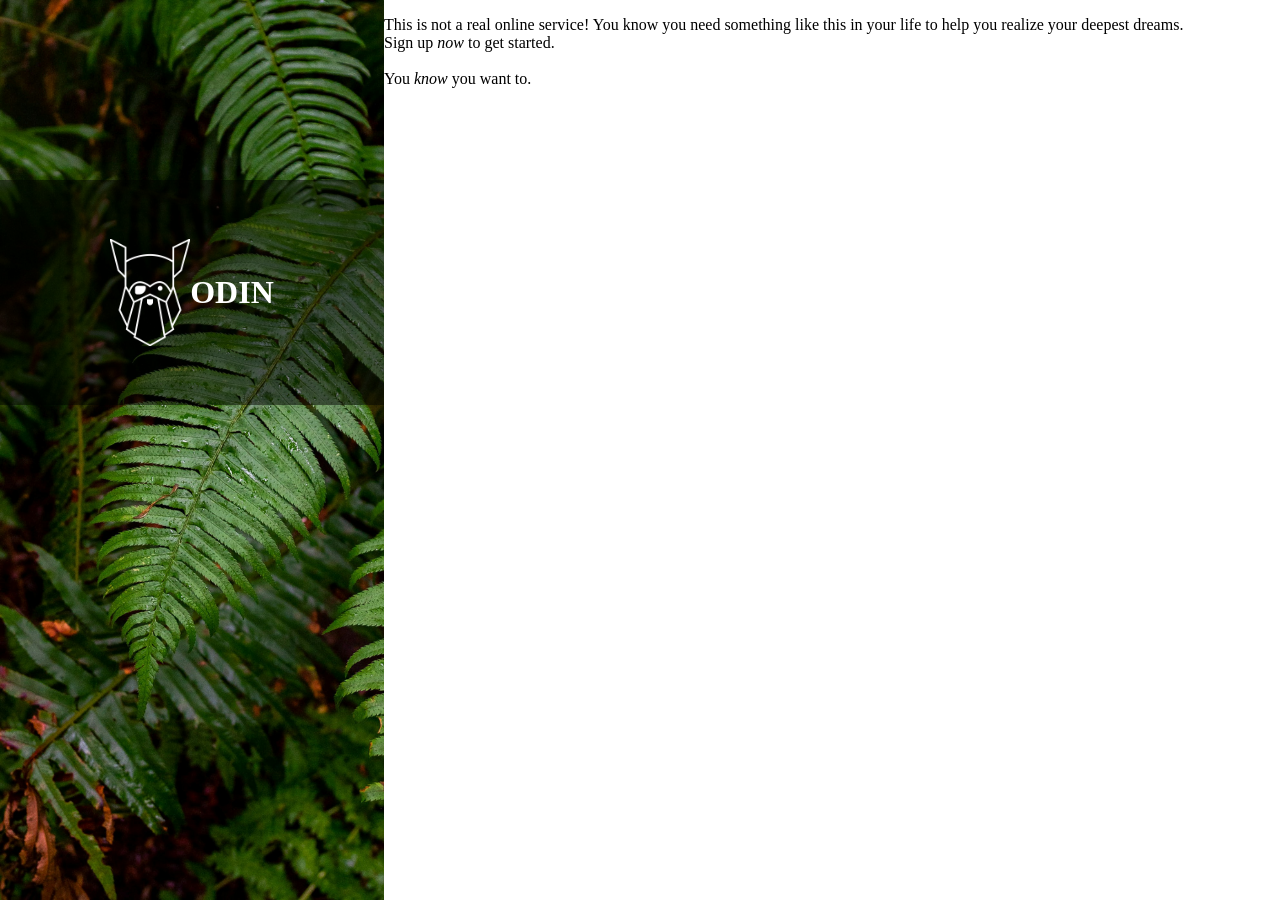
==== signUp.html @ 4335dbb3 "Finish designing logo without font of ODIN" ====
<!DOCTYPE html>
<html lang="en">
<head>
    <meta charset="UTF-8">
    <meta name="viewport" content="width=device-width, initial-scale=1.0">
    <link rel="stylesheet" href="styles.css">
    <script src="javascript.js"></script>
    <title>Sign Up Form</title>
</head>
<body>
    <div class="odin-logo"> 
        <div class="logo-container">
            <img src="./odin-lined.png" alt="TOP Logo">
            <h1>ODIN</h1>
        </div>
    </div>
    <div class="righ-side">
        <div class="quote">
            <p>This is not a real online service! You know you need something 
                like this in your life to help you realize your deepest dreams.<br>
                Sign up <em>now</em> to get started. <br><br>
                You <em>know</em> you want to.
                </p>
        </div>
    </div>
    
</body>
</html>
---- styles.css ----
body {
    display: flex;
    margin: 0;
    padding: 0;
    left: 0;
    width: 100%;
}

.odin-logo{
    background: url(./halie-west-25xggax4bSA-unsplash.jpg);
    width: 30%;
    min-height: 100vh;
    background-size: cover;
    background-repeat: no-repeat;
    position: relative
}

.logo-container {
    width: 100%;
    height: 25%;
    background-color: rgb(0, 3, 1, 0.5);
    color: white;
    display: flex;
    align-items:center;
    justify-content: center;
    position: absolute;
    top: 20%;
}

.logo-container img{
    width: 5em;
    height: auto;
}

.logo-container h1{
    text-align: center;
}
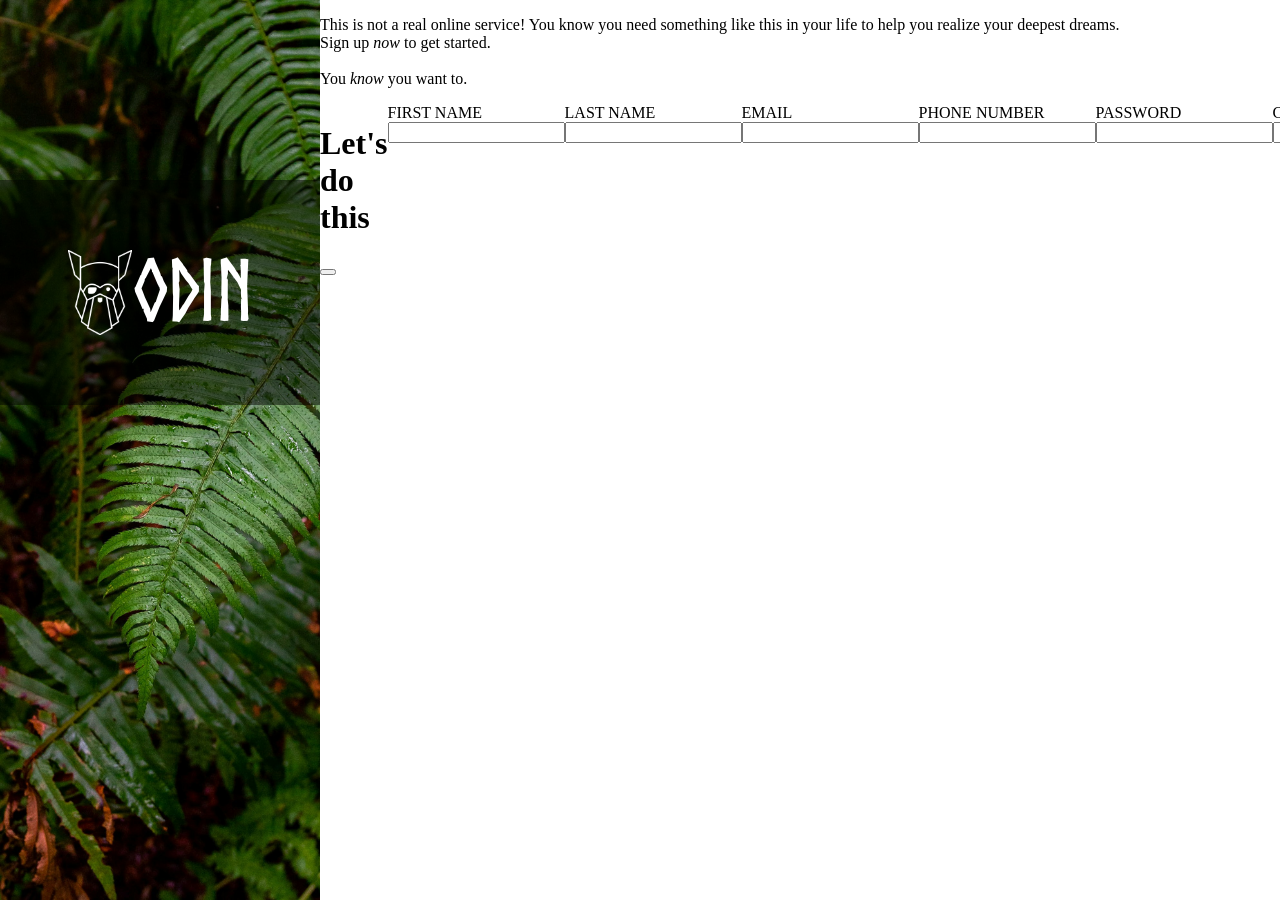
==== commit e4527478: "Alter sizing of width, added font for odin" ====
--- a/signUp.html
+++ b/signUp.html
@@ -15,13 +15,32 @@
         </div>
     </div>
     <div class="righ-side">
+
         <div class="quote">
             <p>This is not a real online service! You know you need something 
                 like this in your life to help you realize your deepest dreams.<br>
                 Sign up <em>now</em> to get started. <br><br>
                 You <em>know</em> you want to.
                 </p>
+                
+                <form action="" class="sign-up-form" method="get">
+                    
+                    <div class="input-group">
+                        <h1>Let's do this</h1>
+                        <div><label for="first-name" name="first-name" >FIRST NAME</label> <input type="text" id="first-name" ></div>
+                        <div><label for="last-name" name="last-name">LAST NAME</label> <input type="text" id="last-name"></div>
+                        <div><label for="email" name="email">EMAIL</label> <input type="email" id="email"></div>
+                        <div><label for="number">PHONE NUMBER</label> <input id="number" type="tel"></div>
+                        <div><label for="password">PASSWORD</label><input type="password" id="password"></div>
+                        <div><label for="password">CONFIRM PASSWORD</label><input id="password" type="password"></div>
+                    </div>
+        
+                    <button type="submit"></button>
         </div>
+        
+        </form>
+
+        
     </div>
     
 </body>
--- a/styles.css
+++ b/styles.css
@@ -1,18 +1,26 @@
+
+@font-face {
+    font-family: 'norse';
+    src: url(./norse/norse-webfont.woff2) format("woff2");
+}
+
 body {
-    display: flex;
     margin: 0;
     padding: 0;
     left: 0;
     width: 100%;
+    display:flex;
+    
 }
 
 .odin-logo{
     background: url(./halie-west-25xggax4bSA-unsplash.jpg);
-    width: 30%;
+    flex: 0 0 25%;
     min-height: 100vh;
     background-size: cover;
     background-repeat: no-repeat;
-    position: relative
+    position: relative;
+    margin: 0;
 }
 
 .logo-container {
@@ -25,13 +33,28 @@
     justify-content: center;
     position: absolute;
     top: 20%;
+    overflow-wrap: break-word;
 }
 
 .logo-container img{
-    width: 5em;
+    width: clamp(2rem, 20%, 10rem);
     height: auto;
 }
 
 .logo-container h1{
     text-align: center;
+    font-family: 'norse';
+    font-size: clamp(2rem, 80px, 10rem);
 }
+
+.input-group{
+    display: flex;
+    
+}
+
+.right-side{ 
+    display: flex;
+    flex-direction: column;
+    flex: 1;
+    padding: 50px;
+}
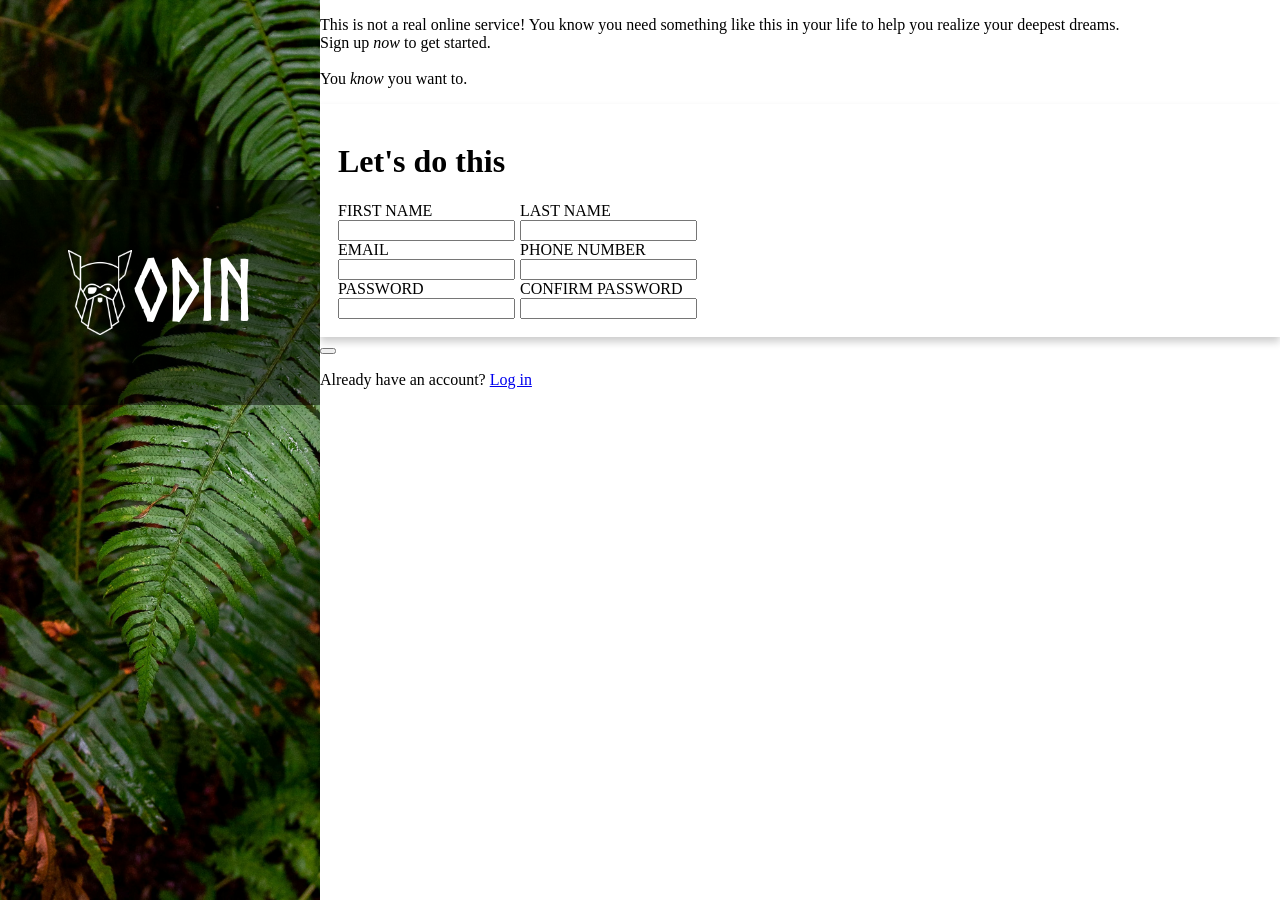
==== commit 0ec6b58d: "Start forming the input group" ====
--- a/signUp.html
+++ b/signUp.html
@@ -14,33 +14,46 @@
             <h1>ODIN</h1>
         </div>
     </div>
-    <div class="righ-side">
+    <div class="right-side">
+    
+            <div class="quote">
+                <p>This is not a real online service! You know you need something
+                    like this in your life to help you realize your deepest dreams.<br>
+                    Sign up <em>now</em> to get started. <br><br>
+                    You <em>know</em> you want to.
+                    </p>
+                </div>
+    
+                    <form action="" class="sign-up-form" method="get" id="form-deepest-dream">
+    
+                        <h1>Let's do this</h1>
+                        <div class="input-group">
+                            <div class="partner">
+                                <div><label for="first-name" name="first-name" >FIRST NAME</label> <input type="text" id="first-name" ></div>
+                                <div><label for="last-name" name="last-name">LAST NAME</label> <input type="text" id="last-name"></div>
+                            </div>
 
-        <div class="quote">
-            <p>This is not a real online service! You know you need something 
-                like this in your life to help you realize your deepest dreams.<br>
-                Sign up <em>now</em> to get started. <br><br>
-                You <em>know</em> you want to.
-                </p>
-                
-                <form action="" class="sign-up-form" method="get">
-                    
-                    <div class="input-group">
-                        <h1>Let's do this</h1>
-                        <div><label for="first-name" name="first-name" >FIRST NAME</label> <input type="text" id="first-name" ></div>
-                        <div><label for="last-name" name="last-name">LAST NAME</label> <input type="text" id="last-name"></div>
-                        <div><label for="email" name="email">EMAIL</label> <input type="email" id="email"></div>
-                        <div><label for="number">PHONE NUMBER</label> <input id="number" type="tel"></div>
-                        <div><label for="password">PASSWORD</label><input type="password" id="password"></div>
-                        <div><label for="password">CONFIRM PASSWORD</label><input id="password" type="password"></div>
+                            <div class="partner">
+                                <div><label for="email" name="email">EMAIL</label> <input type="email" id="email"></div>
+                                <div><label for="number">PHONE NUMBER</label> <input id="number" type="tel"></div>
+                            </div>
+
+                            <div class="partner">
+                                <div><label for="password">PASSWORD</label><input type="password" id="password"></div>
+                                <div><label for="password">CONFIRM PASSWORD</label><input id="password" type="password"></div>
+                            </div>
+                            
+                        </div>
+
+                    </form>
+
+
+                    <div class="third-section">
+
+                        <button type="submit" form="form-deepest-dream"></button>
+                        <p class="log-in">Already have an account? <a href="#" class="log-in-anchor">Log in</a></p>    
                     </div>
-        
-                    <button type="submit"></button>
-        </div>
-        
-        </form>
 
-        
     </div>
     
 </body>
--- a/styles.css
+++ b/styles.css
@@ -10,9 +10,10 @@
     left: 0;
     width: 100%;
     display:flex;
-    
+    box-sizing: border-box;
 }
 
+/* this is the left side of the page */
 .odin-logo{
     background: url(./halie-west-25xggax4bSA-unsplash.jpg);
     flex: 0 0 25%;
@@ -47,14 +48,36 @@
     font-size: clamp(2rem, 80px, 10rem);
 }
 
+
+/* ******************************************************************* */
+
+/* this is the right side of the page */
 .input-group{
     display: flex;
-    
+    flex-flow: column wrap;
 }
 
 .right-side{ 
     display: flex;
     flex-direction: column;
     flex: 1;
-    padding: 50px;
+}
+
+.partner > div{
+    display: flex;
+    flex-direction: column;
+}
+
+.input-group h1{
+    margin-right: 1px;
+}
+
+.sign-up-form{
+    box-shadow: 0 5px 8px rgba(0, 0, 0, 0.2);
+    padding: 18px;
+}
+
+.partner{
+    display: flex;
+    gap: 5px;
 }
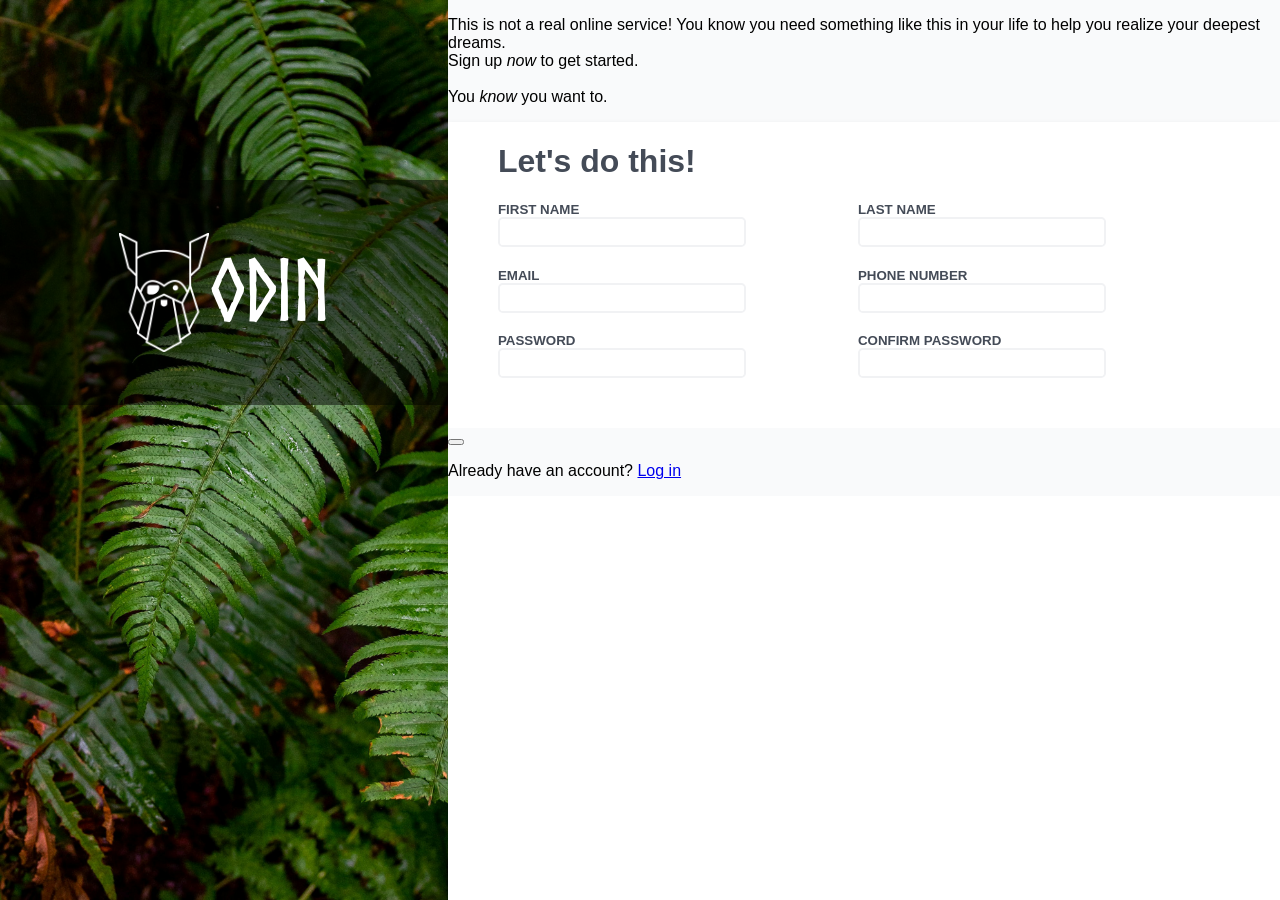
==== commit 2af7f2e1: "finish styling form or the 2nd section" ====
--- a/signUp.html
+++ b/signUp.html
@@ -26,7 +26,7 @@
     
                     <form action="" class="sign-up-form" method="get" id="form-deepest-dream">
     
-                        <h1>Let's do this</h1>
+                        <h1>Let's do this!</h1>
                         <div class="input-group">
                             <div class="partner">
                                 <div><label for="first-name" name="first-name" >FIRST NAME</label> <input type="text" id="first-name" ></div>
@@ -39,8 +39,8 @@
                             </div>
 
                             <div class="partner">
-                                <div><label for="password">PASSWORD</label><input type="password" id="password"></div>
-                                <div><label for="password">CONFIRM PASSWORD</label><input id="password" type="password"></div>
+                                <div><label for="password">PASSWORD</label><input type="password" minlength="8" id="password"></div>
+                                <div><label for="password">CONFIRM PASSWORD</label><input id="password" minlength="8" type="password"></div>
                             </div>
                             
                         </div>
--- a/styles.css
+++ b/styles.css
@@ -16,7 +16,7 @@
 /* this is the left side of the page */
 .odin-logo{
     background: url(./halie-west-25xggax4bSA-unsplash.jpg);
-    flex: 0 0 25%;
+    flex: 0 0 35%;
     min-height: 100vh;
     background-size: cover;
     background-repeat: no-repeat;
@@ -52,32 +52,68 @@
 /* ******************************************************************* */
 
 /* this is the right side of the page */
-.input-group{
-    display: flex;
-    flex-flow: column wrap;
-}
-
 .right-side{ 
     display: flex;
     flex-direction: column;
     flex: 1;
+    font-family: Verdana, Geneva, Tahoma, sans-serif;
 }
+
+/* the form */
+.input-group{
+    display: flex;
+    flex-flow: column wrap;
+    gap: 1.3rem;
+}
+
 
 .partner > div{
     display: flex;
     flex-direction: column;
 }
 
-.input-group h1{
-    margin-right: 1px;
-}
-
 .sign-up-form{
     box-shadow: 0 5px 8px rgba(0, 0, 0, 0.2);
-    padding: 18px;
+    padding: 0 6% 6% ;
+    color: rgba(68, 75, 87);
 }
 
 .partner{
     display: flex;
-    gap: 5px;
-}+    gap: 7rem;
+}
+
+input{
+    width: 15rem;
+    height: 1.5rem;
+    border-radius: 0.3rem;
+    border-color: rgba(241, 242, 244);
+    border-style: solid;
+    
+}
+
+.quote, .third-section{
+    background-color: rgba(249, 250, 251);
+}
+
+label{
+    font-size: smaller;
+    font-weight: 900;
+}
+
+input:hover, label:hover{
+    cursor: pointer;
+}
+
+input:focus{
+    outline: none;
+    border-color: rgba(147, 170, 233);
+    box-shadow: 0 2px 5px rgba(0, 0, 0, 0.2);
+}
+input:invalid{
+    border-color: red;
+    box-shadow: 0 2px 5px rgba(0, 0, 0, 0.2);
+}
+
+/* quote or the first section in the right side */
+
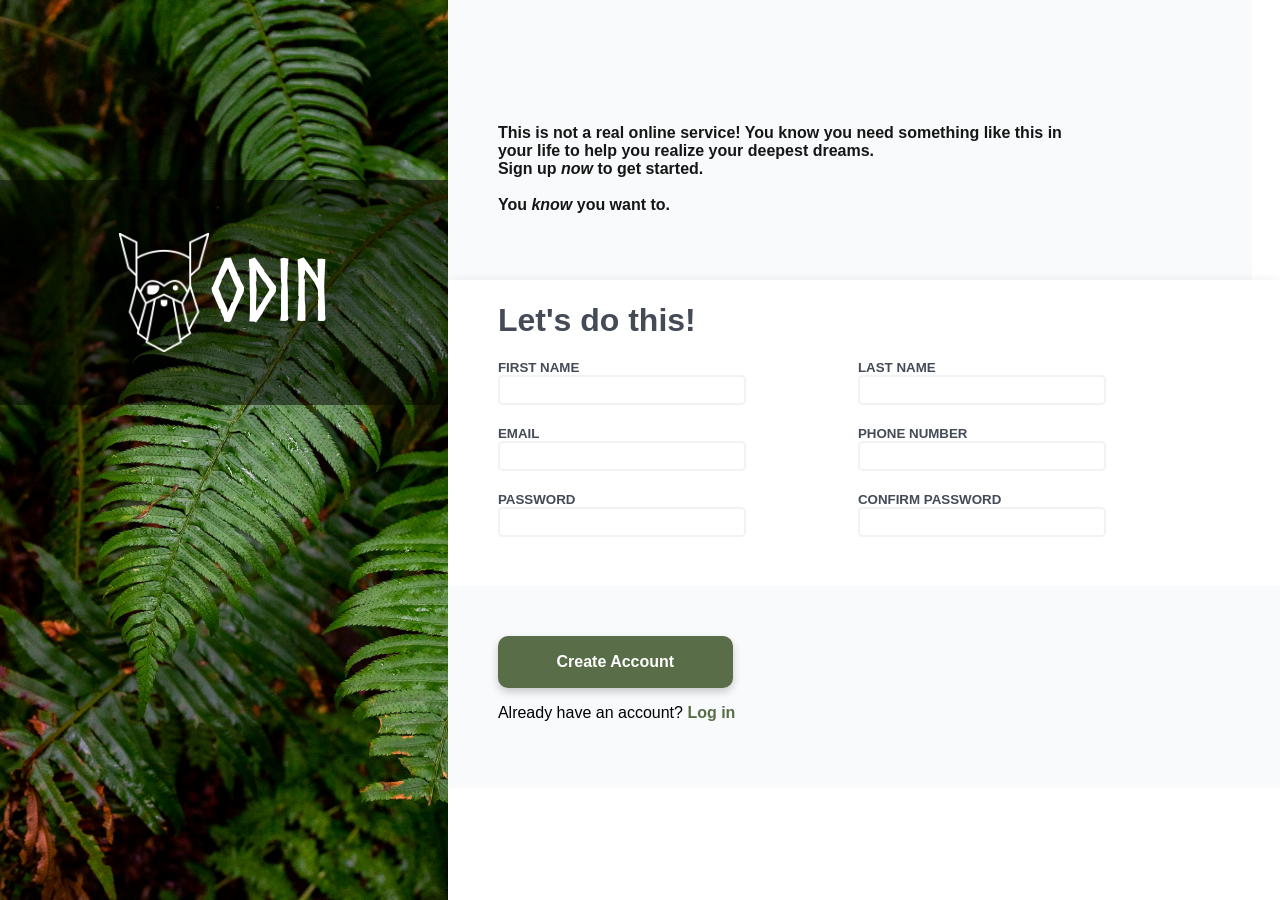
==== commit 2e3babb3: "Finish styling 3rd section and IM DONE" ====
--- a/signUp.html
+++ b/signUp.html
@@ -50,7 +50,7 @@
 
                     <div class="third-section">
 
-                        <button type="submit" form="form-deepest-dream"></button>
+                        <button type="submit" form="form-deepest-dream">Create Account</button>
                         <p class="log-in">Already have an account? <a href="#" class="log-in-anchor">Log in</a></p>    
                     </div>
 
--- a/styles.css
+++ b/styles.css
@@ -73,7 +73,7 @@
 }
 
 .sign-up-form{
-    box-shadow: 0 5px 8px rgba(0, 0, 0, 0.2);
+    box-shadow: 0 8px 16px rgba(0, 0, 0, 0.2);
     padding: 0 6% 6% ;
     color: rgba(68, 75, 87);
 }
@@ -116,4 +116,34 @@
 }
 
 /* quote or the first section in the right side */
+.quote{
+    padding: 13% 20% 6% 6%;
+    font-weight: 700;
+    max-inline-size: 66ch;
+    color: rgba(21, 22, 22);
+}
 
+/* this is the 3rd section */
+
+.third-section{
+    padding: 6%;
+}
+
+button{
+    font-size: 1rem;
+    padding: 2.3% 8%;
+    border-radius: 10px;
+    border: none;
+    font-weight: 800;
+    color: white;
+    background-color: rgba(89, 109, 72);
+    box-shadow:  0 4px 9px rgba(0, 0, 0, 0.2);
+}
+
+a:link, a:visited{
+    color:rgba(89, 109, 72);
+}
+a{
+    text-decoration: none;
+    font-weight: 800;
+}
